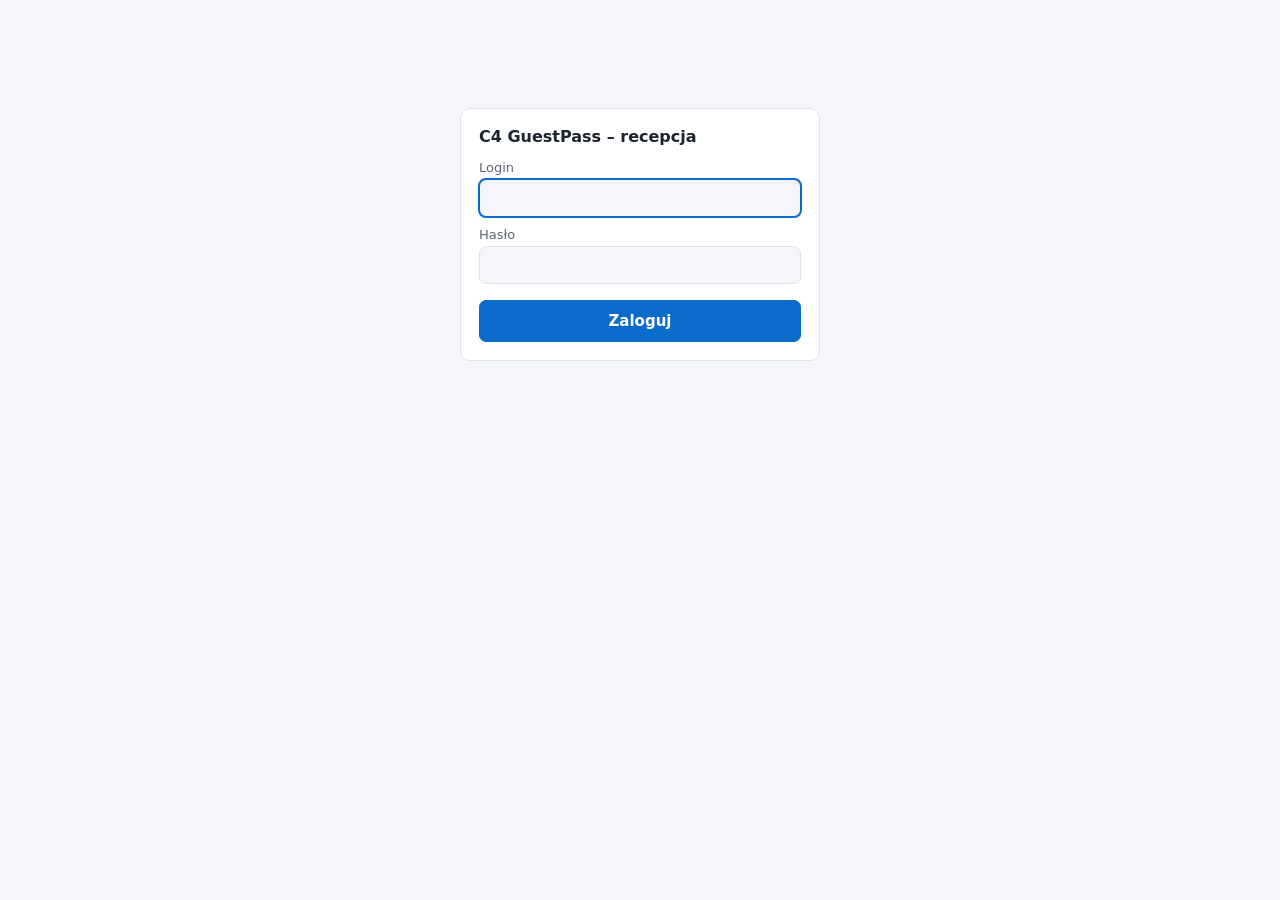
==== src/C4GuestPass.Web/wwwroot/login.html @ 7246c361 "C4 GuestPass: visitor management with QR codes for Gamanet C4 (WIP) - ASP.NET Core 8 backend: visits" ====
<!doctype html>
<html lang="pl"><head><meta charset="utf-8"><meta name="viewport" content="width=device-width,initial-scale=1">
<title>C4 GuestPass – logowanie</title><link rel="stylesheet" href="app.css"></head>
<body>
<div class="card login">
  <h2>C4 GuestPass – recepcja</h2>
  <form id="f">
    <label for="login">Login</label><input id="login" autocomplete="username" required autofocus>
    <label for="password">Hasło</label><input id="password" type="password" autocomplete="current-password" required>
    <button class="primary" type="submit">Zaloguj</button>
    <div id="msg" class="msg bad"></div>
  </form>
</div>
<script>
document.getElementById('f').addEventListener('submit', async e => {
  e.preventDefault();
  const r = await fetch('/api/login', {method:'POST', headers:{'Content-Type':'application/json','X-Requested-With':'fetch'},
    body: JSON.stringify({login: login.value, password: password.value})});
  if (r.ok) location.href = '/'; else { msg.textContent = 'Nieprawidłowy login lub hasło.'; msg.classList.add('show'); }
});
</script>
</body></html>
---- src/C4GuestPass.Web/wwwroot/app.css ----
:root{--bg:#f4f6f9;--card:#fff;--ink:#1c2430;--muted:#5b6675;--line:#dfe4ea;--accent:#0b6bcb;--accent-ink:#fff;
--ok:#1a7f4b;--warn:#a46200;--bad:#b42318;--chip:#eef2f6;font-family:"Segoe UI",system-ui,-apple-system,Arial,sans-serif}
@media (prefers-color-scheme:dark){:root{--bg:#11161d;--card:#19212b;--ink:#e6ebf1;--muted:#9aa6b4;--line:#2a3542;
--accent:#4c9ef0;--accent-ink:#0b1420;--ok:#4cc38a;--warn:#f0b452;--bad:#f2867c;--chip:#232e3a}}
*{box-sizing:border-box}body{margin:0;background:var(--bg);color:var(--ink);font-size:15px}
header{display:flex;align-items:center;gap:12px;padding:14px 24px;background:var(--card);border-bottom:1px solid var(--line)}
header h1{font-size:18px;margin:0;flex:1}header .who{color:var(--muted);font-size:13px}
.health{font-size:12px;padding:3px 10px;border-radius:99px;background:var(--chip)}.health.ok{color:var(--ok)}.health.bad{color:var(--bad)}
main{display:grid;grid-template-columns:minmax(320px,420px) 1fr;gap:20px;padding:20px 24px;max-width:1400px;margin:auto}
@media (max-width:900px){main{grid-template-columns:1fr;padding:16px}}
.card{background:var(--card);border:1px solid var(--line);border-radius:10px;padding:18px}
.card h2{font-size:16px;margin:0 0 14px}
label{display:block;font-size:13px;color:var(--muted);margin:10px 0 4px}
input,select{width:100%;padding:9px 10px;border:1px solid var(--line);border-radius:7px;background:var(--bg);color:var(--ink);font:inherit}
input:focus,select:focus{outline:2px solid var(--accent);outline-offset:-1px}
.row{display:grid;grid-template-columns:1fr 1fr;gap:10px}.row>div{min-width:0}
button{font:inherit;border:1px solid var(--line);background:var(--card);color:var(--ink);padding:8px 14px;border-radius:7px;cursor:pointer}
button.primary{background:var(--accent);border-color:var(--accent);color:var(--accent-ink);font-weight:600;width:100%;margin-top:16px;padding:11px}
button:disabled{opacity:.6;cursor:wait}button.small{padding:4px 10px;font-size:13px}
.msg{margin-top:12px;font-size:14px;padding:10px;border-radius:7px;display:none}.msg.show{display:block}
.msg.ok{background:color-mix(in srgb,var(--ok) 14%,transparent);color:var(--ok)}.msg.bad{background:color-mix(in srgb,var(--bad) 14%,transparent);color:var(--bad)}
.toolbar{display:flex;gap:10px;align-items:center;margin-bottom:12px}.toolbar input{max-width:260px}
table{width:100%;border-collapse:collapse;font-size:14px}th{text-align:left;color:var(--muted);font-weight:600;font-size:12px;text-transform:uppercase;letter-spacing:.03em}
th,td{padding:9px 8px;border-bottom:1px solid var(--line);vertical-align:top}td .sub{color:var(--muted);font-size:12px}
.badge{display:inline-block;padding:2px 9px;border-radius:99px;font-size:12px;font-weight:600;background:var(--chip)}
.badge.Scheduled{color:var(--warn)}.badge.Active{color:var(--ok)}.badge.Expired,.badge.Revoked{color:var(--muted)}
.err{color:var(--bad);font-size:12px}.actions{display:flex;gap:6px;flex-wrap:wrap}
.tablewrap{overflow-x:auto}
dialog{border:1px solid var(--line);border-radius:12px;background:var(--card);color:var(--ink);text-align:center;padding:24px}
dialog img{width:260px;height:260px;background:#fff;padding:8px;border-radius:8px}
.login{max-width:360px;margin:12vh auto}
.empty{color:var(--muted);text-align:center;padding:30px}
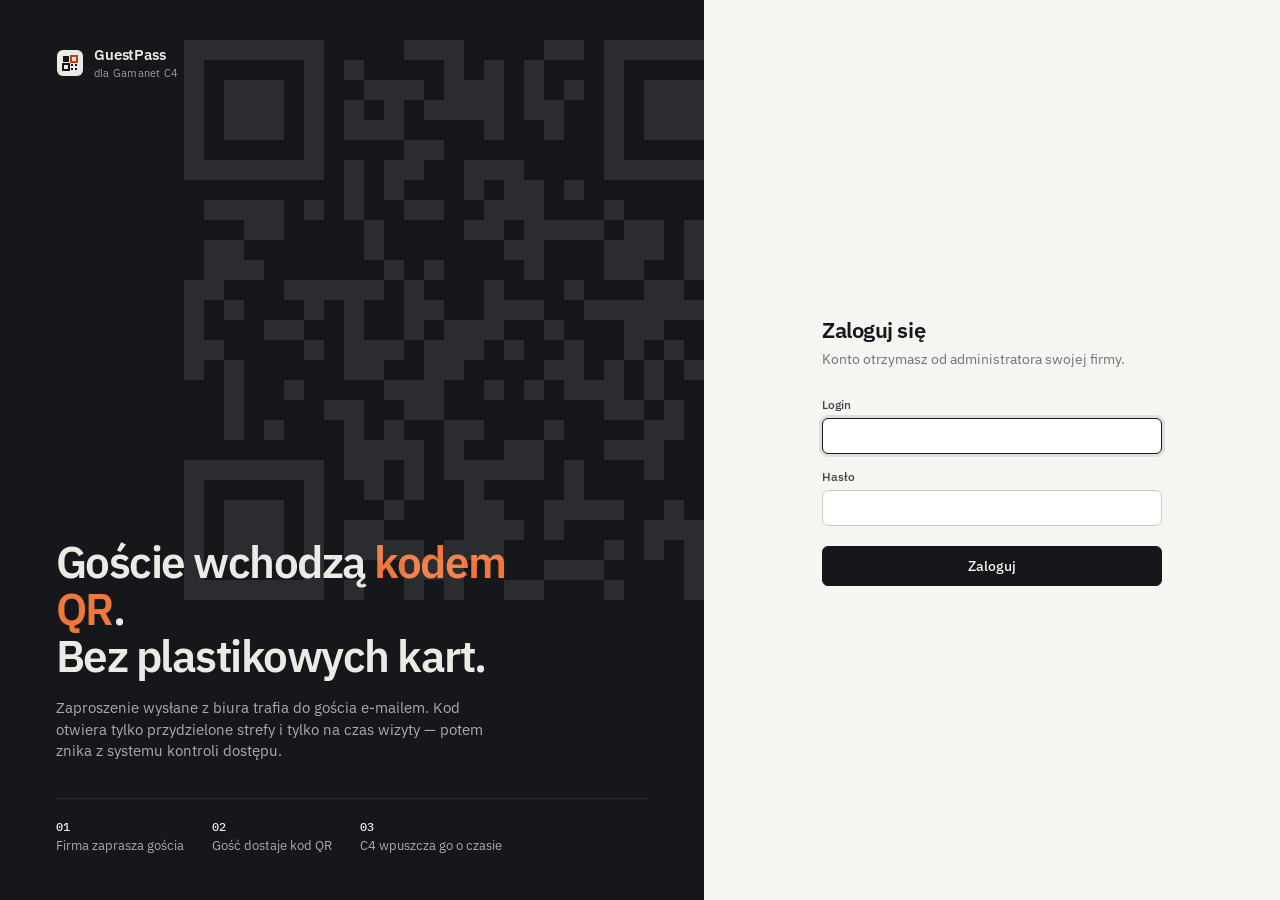
==== commit 40e1e4e8: "C4 GuestPass: multi-tenant UI redesign, analysis, deployment - New reception/tenant web UI (vendored" ====
--- a/src/C4GuestPass.Web/wwwroot/login.html
+++ b/src/C4GuestPass.Web/wwwroot/login.html
@@ -1,22 +1,54 @@
 <!doctype html>
 <html lang="pl"><head><meta charset="utf-8"><meta name="viewport" content="width=device-width,initial-scale=1">
-<title>C4 GuestPass – logowanie</title><link rel="stylesheet" href="app.css"></head>
+<title>Logowanie · GuestPass</title><link rel="icon" href="logo.svg"><link rel="stylesheet" href="app.css"></head>
 <body>
-<div class="card login">
-  <h2>C4 GuestPass – recepcja</h2>
-  <form id="f">
-    <label for="login">Login</label><input id="login" autocomplete="username" required autofocus>
-    <label for="password">Hasło</label><input id="password" type="password" autocomplete="current-password" required>
-    <button class="primary" type="submit">Zaloguj</button>
-    <div id="msg" class="msg bad"></div>
-  </form>
+<div class="auth">
+  <section class="pitch">
+    <div class="brand"><img src="logo-light.svg" width="28" height="28" alt=""><div>GuestPass<small>dla Gamanet C4</small></div></div>
+    <svg class="qrart" id="qrart" width="560" height="560" viewBox="0 0 28 28" aria-hidden="true"></svg>
+    <h1>Goście wchodzą <em>kodem QR</em>.<br>Bez plastikowych kart.</h1>
+    <p>Zaproszenie wysłane z biura trafia do gościa e-mailem. Kod otwiera tylko przydzielone strefy i tylko na czas wizyty — potem znika z systemu kontroli dostępu.</p>
+    <div class="steps">
+      <div><b>01</b>Firma zaprasza gościa</div>
+      <div><b>02</b>Gość dostaje kod QR</div>
+      <div><b>03</b>C4 wpuszcza go o czasie</div>
+    </div>
+  </section>
+  <section class="form">
+    <div>
+      <h2>Zaloguj się</h2>
+      <p class="lead">Konto otrzymasz od administratora swojej firmy.</p>
+      <form id="f" novalidate>
+        <div id="err" class="form-error" hidden></div>
+        <div class="field"><label for="login">Login</label><input class="input" id="login" autocomplete="username" required autofocus></div>
+        <div class="field"><label for="password">Hasło</label><input class="input" id="password" type="password" autocomplete="current-password" required></div>
+        <button class="btn primary" type="submit" id="go">Zaloguj</button>
+      </form>
+    </div>
+  </section>
 </div>
 <script>
+(() => { // dekoracyjny „kod” – deterministyczny wzór, nie prawdziwy QR
+  const s = document.getElementById('qrart'); let x = 7, out = '';
+  const finder = (a, b) => `<path d="M${a} ${b}h7v7h-7zM${a+1} ${b+1}v5h5v-5z M${a+2} ${b+2}h3v3h-3z" fill="#fff" fill-rule="evenodd"/>`;
+  out += finder(0, 0) + finder(21, 0) + finder(0, 21);
+  for (let i = 0; i < 28; i++) for (let j = 0; j < 28; j++) {
+    if ((i < 8 && j < 8) || (i > 19 && j < 8) || (i < 8 && j > 19)) continue;
+    x = (x * 1103515245 + 12345) & 0x7fffffff; if (x % 7 < 3) out += `<rect x="${i}" y="${j}" width="1" height="1" fill="#fff"/>`;
+  }
+  s.innerHTML = out;
+})();
 document.getElementById('f').addEventListener('submit', async e => {
   e.preventDefault();
-  const r = await fetch('/api/login', {method:'POST', headers:{'Content-Type':'application/json','X-Requested-With':'fetch'},
-    body: JSON.stringify({login: login.value, password: password.value})});
-  if (r.ok) location.href = '/'; else { msg.textContent = 'Nieprawidłowy login lub hasło.'; msg.classList.add('show'); }
+  const err = document.getElementById('err'), go = document.getElementById('go');
+  go.disabled = true; err.hidden = true;
+  try {
+    const r = await fetch('/api/login', { method: 'POST', headers: { 'Content-Type': 'application/json', 'X-Requested-With': 'fetch' },
+      body: JSON.stringify({ login: login.value, password: password.value }) });
+    if (r.ok) { location.href = '/'; return; }
+    err.textContent = r.status === 401 ? 'Nieprawidłowy login lub hasło albo konto jest zablokowane.' : 'Błąd serwera (' + r.status + ').';
+  } catch { err.textContent = 'Brak połączenia z serwerem.'; }
+  err.hidden = false; go.disabled = false; password.select();
 });
 </script>
 </body></html>
--- a/src/C4GuestPass.Web/wwwroot/app.css
+++ b/src/C4GuestPass.Web/wwwroot/app.css
@@ -1,32 +1,227 @@
-:root{--bg:#f4f6f9;--card:#fff;--ink:#1c2430;--muted:#5b6675;--line:#dfe4ea;--accent:#0b6bcb;--accent-ink:#fff;
---ok:#1a7f4b;--warn:#a46200;--bad:#b42318;--chip:#eef2f6;font-family:"Segoe UI",system-ui,-apple-system,Arial,sans-serif}
-@media (prefers-color-scheme:dark){:root{--bg:#11161d;--card:#19212b;--ink:#e6ebf1;--muted:#9aa6b4;--line:#2a3542;
---accent:#4c9ef0;--accent-ink:#0b1420;--ok:#4cc38a;--warn:#f0b452;--bad:#f2867c;--chip:#232e3a}}
-*{box-sizing:border-box}body{margin:0;background:var(--bg);color:var(--ink);font-size:15px}
-header{display:flex;align-items:center;gap:12px;padding:14px 24px;background:var(--card);border-bottom:1px solid var(--line)}
-header h1{font-size:18px;margin:0;flex:1}header .who{color:var(--muted);font-size:13px}
-.health{font-size:12px;padding:3px 10px;border-radius:99px;background:var(--chip)}.health.ok{color:var(--ok)}.health.bad{color:var(--bad)}
-main{display:grid;grid-template-columns:minmax(320px,420px) 1fr;gap:20px;padding:20px 24px;max-width:1400px;margin:auto}
-@media (max-width:900px){main{grid-template-columns:1fr;padding:16px}}
-.card{background:var(--card);border:1px solid var(--line);border-radius:10px;padding:18px}
-.card h2{font-size:16px;margin:0 0 14px}
-label{display:block;font-size:13px;color:var(--muted);margin:10px 0 4px}
-input,select{width:100%;padding:9px 10px;border:1px solid var(--line);border-radius:7px;background:var(--bg);color:var(--ink);font:inherit}
-input:focus,select:focus{outline:2px solid var(--accent);outline-offset:-1px}
-.row{display:grid;grid-template-columns:1fr 1fr;gap:10px}.row>div{min-width:0}
-button{font:inherit;border:1px solid var(--line);background:var(--card);color:var(--ink);padding:8px 14px;border-radius:7px;cursor:pointer}
-button.primary{background:var(--accent);border-color:var(--accent);color:var(--accent-ink);font-weight:600;width:100%;margin-top:16px;padding:11px}
-button:disabled{opacity:.6;cursor:wait}button.small{padding:4px 10px;font-size:13px}
-.msg{margin-top:12px;font-size:14px;padding:10px;border-radius:7px;display:none}.msg.show{display:block}
-.msg.ok{background:color-mix(in srgb,var(--ok) 14%,transparent);color:var(--ok)}.msg.bad{background:color-mix(in srgb,var(--bad) 14%,transparent);color:var(--bad)}
-.toolbar{display:flex;gap:10px;align-items:center;margin-bottom:12px}.toolbar input{max-width:260px}
-table{width:100%;border-collapse:collapse;font-size:14px}th{text-align:left;color:var(--muted);font-weight:600;font-size:12px;text-transform:uppercase;letter-spacing:.03em}
-th,td{padding:9px 8px;border-bottom:1px solid var(--line);vertical-align:top}td .sub{color:var(--muted);font-size:12px}
-.badge{display:inline-block;padding:2px 9px;border-radius:99px;font-size:12px;font-weight:600;background:var(--chip)}
-.badge.Scheduled{color:var(--warn)}.badge.Active{color:var(--ok)}.badge.Expired,.badge.Revoked{color:var(--muted)}
-.err{color:var(--bad);font-size:12px}.actions{display:flex;gap:6px;flex-wrap:wrap}
-.tablewrap{overflow-x:auto}
-dialog{border:1px solid var(--line);border-radius:12px;background:var(--card);color:var(--ink);text-align:center;padding:24px}
-dialog img{width:260px;height:260px;background:#fff;padding:8px;border-radius:8px}
-.login{max-width:360px;margin:12vh auto}
-.empty{color:var(--muted);text-align:center;padding:30px}
+/* C4 GuestPass – interfejs recepcji / najemców */
+@font-face{font-family:Plex;font-weight:400;font-display:swap;src:url(fonts/ibm-plex-sans-latin-400-normal.woff2) format("woff2");unicode-range:U+0000-00FF,U+2000-206F,U+20AC,U+2122}
+@font-face{font-family:Plex;font-weight:400;font-display:swap;src:url(fonts/ibm-plex-sans-latin-ext-400-normal.woff2) format("woff2");unicode-range:U+0100-024F,U+1E00-1EFF}
+@font-face{font-family:Plex;font-weight:500;font-display:swap;src:url(fonts/ibm-plex-sans-latin-500-normal.woff2) format("woff2");unicode-range:U+0000-00FF,U+2000-206F,U+20AC,U+2122}
+@font-face{font-family:Plex;font-weight:500;font-display:swap;src:url(fonts/ibm-plex-sans-latin-ext-500-normal.woff2) format("woff2");unicode-range:U+0100-024F,U+1E00-1EFF}
+@font-face{font-family:Plex;font-weight:600;font-display:swap;src:url(fonts/ibm-plex-sans-latin-600-normal.woff2) format("woff2");unicode-range:U+0000-00FF,U+2000-206F,U+20AC,U+2122}
+@font-face{font-family:Plex;font-weight:600;font-display:swap;src:url(fonts/ibm-plex-sans-latin-ext-600-normal.woff2) format("woff2");unicode-range:U+0100-024F,U+1E00-1EFF}
+@font-face{font-family:PlexMono;font-weight:500;font-display:swap;src:url(fonts/ibm-plex-mono-latin-500-normal.woff2) format("woff2");unicode-range:U+0000-00FF,U+2000-206F}
+@font-face{font-family:PlexMono;font-weight:500;font-display:swap;src:url(fonts/ibm-plex-mono-latin-ext-500-normal.woff2) format("woff2");unicode-range:U+0100-024F}
+
+:root{
+  --paper:#f6f5f1;--surface:#fff;--sunken:#efede7;--ink:#15171b;--ink-2:#3b3f46;--muted:#6d7179;--faint:#9a9da3;
+  --line:#e3e0d8;--line-strong:#cfcbc0;--accent:#c2410c;--accent-ink:#fff;--accent-soft:#fbeee6;
+  --ok:#1f7a4d;--ok-soft:#e6f2ea;--wait:#9a5b00;--wait-soft:#f8efdc;--bad:#b42318;--bad-soft:#fbe9e7;--off:#7b7f86;
+  --shadow:0 18px 50px -12px rgba(20,22,26,.28);--r:6px;
+  --sans:Plex,"IBM Plex Sans","Segoe UI",system-ui,sans-serif;--mono:PlexMono,"IBM Plex Mono",ui-monospace,Consolas,monospace;
+  color-scheme:light;
+}
+@media (prefers-color-scheme:dark){:root{
+  --paper:#0f1012;--surface:#17191c;--sunken:#1d2024;--ink:#eceae5;--ink-2:#c9c7c1;--muted:#979aa0;--faint:#6c7076;
+  --line:#2a2d32;--line-strong:#3a3e44;--accent:#f0773a;--accent-ink:#1a0d05;--accent-soft:#2e1b10;
+  --ok:#5cc28b;--ok-soft:#14261c;--wait:#e3a948;--wait-soft:#2a210f;--bad:#f2837a;--bad-soft:#2d1614;--off:#8b8f95;
+  --shadow:0 18px 50px -12px rgba(0,0,0,.6);color-scheme:dark}}
+
+*{box-sizing:border-box}
+html,body{height:100%}
+body{margin:0;background:var(--paper);color:var(--ink);font:400 14px/1.45 var(--sans);-webkit-font-smoothing:antialiased;font-feature-settings:"tnum" 1}
+button,input,select,textarea{font:inherit;color:inherit}
+a{color:inherit}
+.mono{font-family:var(--mono);font-weight:500;letter-spacing:-.01em}
+.muted{color:var(--muted)}
+[hidden]{display:none!important}
+:focus-visible{outline:2px solid var(--accent);outline-offset:2px}
+
+/* ---------- shell ---------- */
+.shell{display:grid;grid-template-columns:236px 1fr;min-height:100vh}
+.side{position:sticky;top:0;height:100vh;display:flex;flex-direction:column;border-right:1px solid var(--line);padding:20px 14px 14px;background:var(--paper)}
+.brand{display:flex;align-items:center;gap:10px;padding:0 8px 22px;font-weight:600;font-size:15px;letter-spacing:-.01em}
+.brand svg{flex:none}
+.brand small{display:block;font-weight:400;font-size:11px;color:var(--muted);letter-spacing:.02em}
+.nav{display:flex;flex-direction:column;gap:1px}
+.nav a{display:flex;align-items:center;gap:10px;padding:7px 10px;border-radius:var(--r);text-decoration:none;color:var(--ink-2);font-weight:500}
+.nav a svg{color:var(--faint)}
+.nav a:hover{background:var(--sunken)}
+.nav a[aria-current=page]{background:var(--surface);color:var(--ink);box-shadow:inset 0 0 0 1px var(--line)}
+.nav a[aria-current=page] svg{color:var(--accent)}
+.nav .count{margin-left:auto;font:500 11px var(--mono);color:var(--muted)}
+.side-foot{margin-top:auto;display:flex;flex-direction:column;gap:10px}
+.c4state{display:flex;align-items:center;gap:8px;padding:8px 10px;font-size:12px;color:var(--muted);border-top:1px solid var(--line)}
+.dot{width:7px;height:7px;border-radius:50%;background:var(--off);flex:none}
+.dot.ok{background:var(--ok)}.dot.bad{background:var(--bad)}.dot.wait{background:var(--wait)}
+.me{display:flex;align-items:center;gap:10px;padding:8px;border-radius:var(--r);border:1px solid var(--line);background:var(--surface);cursor:pointer;text-align:left;width:100%}
+.me:hover{border-color:var(--line-strong)}
+.me .who{min-width:0;flex:1}.me .who b{display:block;font-weight:500;white-space:nowrap;overflow:hidden;text-overflow:ellipsis}
+.me .who span{display:block;font-size:12px;color:var(--muted);white-space:nowrap;overflow:hidden;text-overflow:ellipsis}
+
+.mono-av{width:30px;height:30px;border-radius:5px;display:grid;place-items:center;flex:none;background:var(--sunken);color:var(--ink-2);font:600 11px var(--sans);letter-spacing:.03em;border:1px solid var(--line)}
+
+main{min-width:0;padding:28px 36px 60px;max-width:1240px}
+.head{display:flex;align-items:flex-end;gap:16px;margin-bottom:22px}
+.head h1{margin:0;font-size:24px;font-weight:600;letter-spacing:-.02em;line-height:1.15}
+.head p{margin:4px 0 0;color:var(--muted)}
+.head .spacer{flex:1}
+
+/* ---------- controls ---------- */
+.btn{display:inline-flex;align-items:center;gap:8px;height:34px;padding:0 14px;border-radius:var(--r);border:1px solid var(--line-strong);background:var(--surface);font-weight:500;cursor:pointer;white-space:nowrap}
+.btn:hover{background:var(--sunken)}
+.btn.primary{background:var(--ink);border-color:var(--ink);color:var(--paper)}
+.btn.primary:hover{background:var(--ink-2)}
+.btn.accent{background:var(--accent);border-color:var(--accent);color:var(--accent-ink)}
+.btn.ghost{border-color:transparent;background:transparent}.btn.ghost:hover{background:var(--sunken)}
+.btn.sm{height:28px;padding:0 10px;font-size:13px}
+.btn.danger{color:var(--bad)}
+.btn:disabled{opacity:.55;cursor:default}
+kbd{font:500 11px var(--mono);padding:1px 5px;border-radius:4px;border:1px solid currentColor;opacity:.55}
+.icon-btn{width:28px;height:28px;display:grid;place-items:center;border-radius:var(--r);border:1px solid transparent;background:transparent;cursor:pointer;color:var(--muted)}
+.icon-btn:hover{background:var(--sunken);color:var(--ink)}
+
+.field{display:flex;flex-direction:column;gap:5px;margin-bottom:14px}
+.field label{font-size:12px;font-weight:500;color:var(--ink-2)}
+.field .hint{font-size:12px;color:var(--muted)}
+.input,select.input,textarea.input{height:36px;padding:0 11px;border-radius:var(--r);border:1px solid var(--line-strong);background:var(--surface);width:100%;min-width:0}
+textarea.input{height:auto;padding:8px 11px}
+.input:focus{outline:none;border-color:var(--ink);box-shadow:0 0 0 3px color-mix(in srgb,var(--ink) 10%,transparent)}
+.input::placeholder{color:var(--faint)}
+.grid2{display:grid;grid-template-columns:1fr 1fr;gap:0 12px}
+.grid2>*{min-width:0}
+.check{display:flex;align-items:flex-start;gap:10px;padding:10px 12px;border:1px solid var(--line);border-radius:var(--r);margin-bottom:8px;cursor:pointer;background:var(--surface)}
+.check:has(input:checked){border-color:var(--ink)}
+.check input{margin-top:3px;accent-color:var(--ink)}
+.check b{font-weight:500;display:block}.check span{font-size:12px;color:var(--muted)}
+
+.seg{display:inline-flex;padding:2px;border-radius:7px;background:var(--sunken);border:1px solid var(--line)}
+.seg button{white-space:nowrap;border:0;background:transparent;height:28px;padding:0 12px;border-radius:5px;cursor:pointer;color:var(--muted);font-weight:500}
+.seg button[aria-pressed=true]{background:var(--surface);color:var(--ink);box-shadow:0 1px 2px rgba(0,0,0,.08),inset 0 0 0 1px var(--line)}
+.seg button .n{font:500 11px var(--mono);margin-left:6px;opacity:.7}
+
+.chips{display:flex;flex-wrap:wrap;gap:6px}
+.chip{display:inline-flex;align-items:center;height:26px;padding:0 10px;border-radius:99px;border:1px solid var(--line-strong);background:var(--surface);cursor:pointer;font-size:12px;font-weight:500;color:var(--ink-2)}
+.chip:hover{border-color:var(--ink)}
+.tag{display:inline-flex;align-items:center;height:20px;padding:0 7px;border-radius:4px;background:var(--sunken);font-size:11.5px;font-weight:500;color:var(--ink-2);white-space:nowrap}
+.tag.role-BuildingAdmin{background:var(--accent-soft);color:var(--accent)}
+
+/* ---------- toolbar + stats ---------- */
+.toolbar{display:flex;align-items:center;gap:12px;margin-bottom:14px;flex-wrap:wrap}
+.toolbar .search{position:relative;margin-left:auto;width:280px;max-width:100%}
+.toolbar .search svg{position:absolute;left:10px;top:50%;transform:translateY(-50%);color:var(--faint)}
+.toolbar .search .input{padding-left:32px}
+.stats{display:grid;grid-template-columns:repeat(4,1fr);border-top:1px solid var(--line);border-bottom:1px solid var(--line);margin-bottom:22px}
+.stat{padding:14px 18px 14px 0}
+.stat+.stat{padding-left:18px;border-left:1px solid var(--line)}
+.stat b{display:block;font:500 26px/1.1 var(--mono);letter-spacing:-.03em}
+.stat span{font-size:12px;color:var(--muted)}
+.stat.alert b{color:var(--bad)}
+
+/* ---------- visit list ---------- */
+.day{margin-bottom:26px}
+.day h3{display:flex;align-items:baseline;gap:10px;margin:0 0 6px;font-size:12px;font-weight:600;text-transform:uppercase;letter-spacing:.06em;color:var(--muted)}
+.day h3 .n{font:500 11px var(--mono);letter-spacing:0}
+.list{border:1px solid var(--line);border-radius:8px;background:var(--surface);overflow:hidden}
+.vrow{display:grid;grid-template-columns:112px minmax(0,1.6fr) minmax(0,1.1fr) 150px auto;align-items:center;gap:16px;padding:12px 14px 12px 16px;border-top:1px solid var(--line)}
+.vrow:first-child{border-top:0}
+.vrow:hover{background:color-mix(in srgb,var(--sunken) 45%,transparent)}
+.vrow.done{color:var(--muted)}
+.vrow .time{font:500 13px var(--mono)}
+.vrow .time span{display:block;color:var(--muted);font-size:12px}
+.vrow .guest{display:flex;align-items:center;gap:11px;min-width:0}
+.vrow .guest .t{min-width:0}
+.vrow .guest b{display:block;font-weight:500;white-space:nowrap;overflow:hidden;text-overflow:ellipsis}
+.vrow .guest span{display:block;font-size:12px;color:var(--muted);white-space:nowrap;overflow:hidden;text-overflow:ellipsis}
+.vrow .where{min-width:0;font-size:13px}
+.vrow .where span{display:block;font-size:12px;color:var(--muted);white-space:nowrap;overflow:hidden;text-overflow:ellipsis}
+.vrow .acts{display:flex;align-items:center;gap:4px;justify-content:flex-end}
+.status{display:inline-flex;align-items:center;gap:7px;font-size:13px;font-weight:500;white-space:nowrap}
+.status small{display:block;font-weight:400;font-size:11.5px;color:var(--muted)}
+.status.in .dot{background:var(--ok);box-shadow:0 0 0 3px var(--ok-soft)}
+.status.active .dot{background:var(--ok)}
+.status.scheduled .dot{background:var(--wait)}
+.status.issue{color:var(--bad)}.status.issue .dot{background:var(--bad)}
+.empty{padding:56px 20px;text-align:center;color:var(--muted);border:1px dashed var(--line-strong);border-radius:8px}
+.empty b{display:block;color:var(--ink);font-weight:500;margin-bottom:4px}
+
+/* ---------- tables (users / companies) ---------- */
+.table{width:100%;border-collapse:separate;border-spacing:0;border:1px solid var(--line);border-radius:8px;background:var(--surface);overflow:hidden}
+.table th{text-align:left;font-size:11.5px;font-weight:600;color:var(--muted);text-transform:uppercase;letter-spacing:.05em;padding:10px 14px;border-bottom:1px solid var(--line);background:var(--paper)}
+.table td{padding:12px 14px;border-top:1px solid var(--line);vertical-align:middle}
+.table tr:nth-child(1) td{border-top:0}
+.table tr.off td{color:var(--muted)}
+.table td.r,.table th.r{text-align:right}
+.cell-main{display:flex;align-items:center;gap:11px}
+.cell-main b{font-weight:500;display:block}.cell-main span{font-size:12px;color:var(--muted)}
+
+/* ---------- menu ---------- */
+.menu{position:fixed;z-index:40;min-width:200px;padding:5px;background:var(--surface);border:1px solid var(--line-strong);border-radius:8px;box-shadow:var(--shadow)}
+.menu button{display:flex;align-items:center;gap:10px;width:100%;padding:7px 10px;border:0;background:transparent;border-radius:5px;cursor:pointer;text-align:left}
+.menu button:hover{background:var(--sunken)}
+.menu button.danger{color:var(--bad)}
+.menu hr{border:0;border-top:1px solid var(--line);margin:4px 0}
+
+/* ---------- drawer ---------- */
+.scrim{position:fixed;inset:0;background:rgba(15,16,18,.32);z-index:30;opacity:0;transition:opacity .18s}
+.scrim.open{opacity:1}
+.drawer{position:fixed;top:0;right:0;bottom:0;width:min(460px,100vw);z-index:31;background:var(--surface);border-left:1px solid var(--line);box-shadow:var(--shadow);display:flex;flex-direction:column;transform:translateX(100%);transition:transform .22s cubic-bezier(.2,.8,.2,1)}
+.drawer.open{transform:none}
+.drawer header{display:flex;align-items:flex-start;gap:12px;padding:20px 22px 14px;border-bottom:1px solid var(--line)}
+.drawer header h2{margin:0;font-size:17px;font-weight:600;letter-spacing:-.01em}
+.drawer header p{margin:3px 0 0;font-size:13px;color:var(--muted)}
+.drawer header .icon-btn{margin-left:auto}
+.drawer .body{flex:1;overflow:auto;padding:18px 22px}
+.drawer .section{font-size:11.5px;font-weight:600;text-transform:uppercase;letter-spacing:.06em;color:var(--muted);margin:6px 0 10px}
+.drawer .section:not(:first-child){margin-top:22px;padding-top:18px;border-top:1px solid var(--line)}
+.drawer footer{padding:14px 22px;border-top:1px solid var(--line);display:flex;gap:10px;align-items:center;background:var(--paper)}
+.drawer footer .note{flex:1;font-size:12px;color:var(--muted)}
+.form-error{padding:9px 12px;border-radius:var(--r);background:var(--bad-soft);color:var(--bad);font-size:13px;margin-bottom:14px}
+.summary{padding:12px 14px;border-radius:var(--r);background:var(--sunken);font-size:13px;color:var(--ink-2)}
+.summary b{font-weight:500;color:var(--ink)}
+
+/* ---------- dialog ---------- */
+dialog{border:1px solid var(--line-strong);border-radius:10px;background:var(--surface);color:var(--ink);padding:0;box-shadow:var(--shadow);width:min(420px,calc(100vw - 32px))}
+dialog::backdrop{background:rgba(15,16,18,.4)}
+dialog .d-body{padding:22px}
+dialog h2{margin:0 0 4px;font-size:17px;font-weight:600}
+dialog .d-foot{display:flex;justify-content:flex-end;gap:8px;padding:12px 22px;border-top:1px solid var(--line);background:var(--paper);border-radius:0 0 10px 10px}
+.qrbox{display:grid;place-items:center;margin:16px 0 10px;padding:18px;border-radius:8px;background:#fff;border:1px solid var(--line)}
+.qrbox img{width:220px;height:220px;image-rendering:pixelated}
+.secret{display:flex;align-items:center;gap:8px;margin:14px 0 6px;padding:10px 12px;border-radius:var(--r);background:var(--sunken);font:500 16px var(--mono);letter-spacing:.04em}
+.secret span{flex:1}
+
+/* ---------- toast ---------- */
+.toasts{position:fixed;left:252px;bottom:20px;z-index:50;display:flex;flex-direction:column;gap:8px}
+.toast{display:flex;align-items:center;gap:10px;padding:10px 14px;border-radius:7px;background:var(--ink);color:var(--paper);box-shadow:var(--shadow);font-size:13px;animation:tin .18s ease-out}
+.toast.bad{background:var(--bad);color:#fff}
+@keyframes tin{from{transform:translateY(6px);opacity:0}}
+
+/* ---------- login ---------- */
+.auth{display:grid;grid-template-columns:minmax(0,1.1fr) minmax(380px,.9fr);min-height:100vh}
+.auth .pitch{position:relative;overflow:hidden;background:#15171b;color:#eceae5;padding:44px 56px;display:flex;flex-direction:column}
+.auth .pitch .brand{padding:0;color:#eceae5}.auth .pitch .brand small{color:#9a9da3}
+.auth .pitch h1{margin:auto 0 18px;max-width:520px;font-size:clamp(28px,3.4vw,44px);line-height:1.08;font-weight:600;letter-spacing:-.035em}
+.auth .pitch h1 em{font-style:normal;color:#f0773a}
+.auth .pitch p{margin:0;max-width:440px;color:#a9acb1;font-size:15px}
+.auth .pitch .steps{display:flex;gap:28px;margin-top:36px;padding-top:20px;border-top:1px solid #2c2f34;font-size:13px;color:#a9acb1}
+.auth .pitch .steps b{display:block;font:500 12px var(--mono);color:#eceae5;margin-bottom:3px}
+.auth .pitch .qrart{position:absolute;right:-40px;top:40px;opacity:.09}
+.auth .form{display:flex;align-items:center;justify-content:center;padding:40px 24px}
+.auth .form>div{width:100%;max-width:340px}
+.auth .form h2{margin:0 0 4px;font-size:22px;font-weight:600;letter-spacing:-.02em}
+.auth .form p.lead{margin:0 0 26px;color:var(--muted)}
+.auth .btn.primary{width:100%;height:40px;justify-content:center;margin-top:6px}
+
+@media (max-width:1100px){.vrow{grid-template-columns:96px minmax(0,1fr) 130px auto}.vrow .where{display:none}}
+@media (max-width:860px){
+  .shell{grid-template-columns:1fr}
+  .side{position:static;height:auto;flex-direction:row;align-items:center;padding:10px 12px;border-right:0;border-bottom:1px solid var(--line);gap:8px;overflow-x:auto}
+  .brand{padding:0 8px 0 0}.brand small{display:none}
+  .nav{flex-direction:row}.nav .count{display:none}
+  .side-foot{margin:0 0 0 auto;flex-direction:row}.c4state{display:none}.me .who{display:none}.me{padding:4px;border:0}
+  main{padding:20px 16px 48px}
+  .stats{grid-template-columns:repeat(2,1fr)}.stat:nth-child(3){border-left:0;padding-left:0}
+  .vrow{grid-template-columns:minmax(0,1fr) auto;gap:6px 12px}.vrow .time{grid-column:1/-1;display:flex;gap:8px}.vrow .time span{display:inline}
+  .vrow>.status{grid-column:1}
+  .toasts{left:16px;right:16px}
+  .auth{grid-template-columns:1fr}.auth .pitch{display:none}
+  .head{flex-wrap:wrap}
+  .seg{max-width:100%;overflow-x:auto}.toolbar .search{margin-left:0;width:100%}
+  .brand>div{display:none}
+}
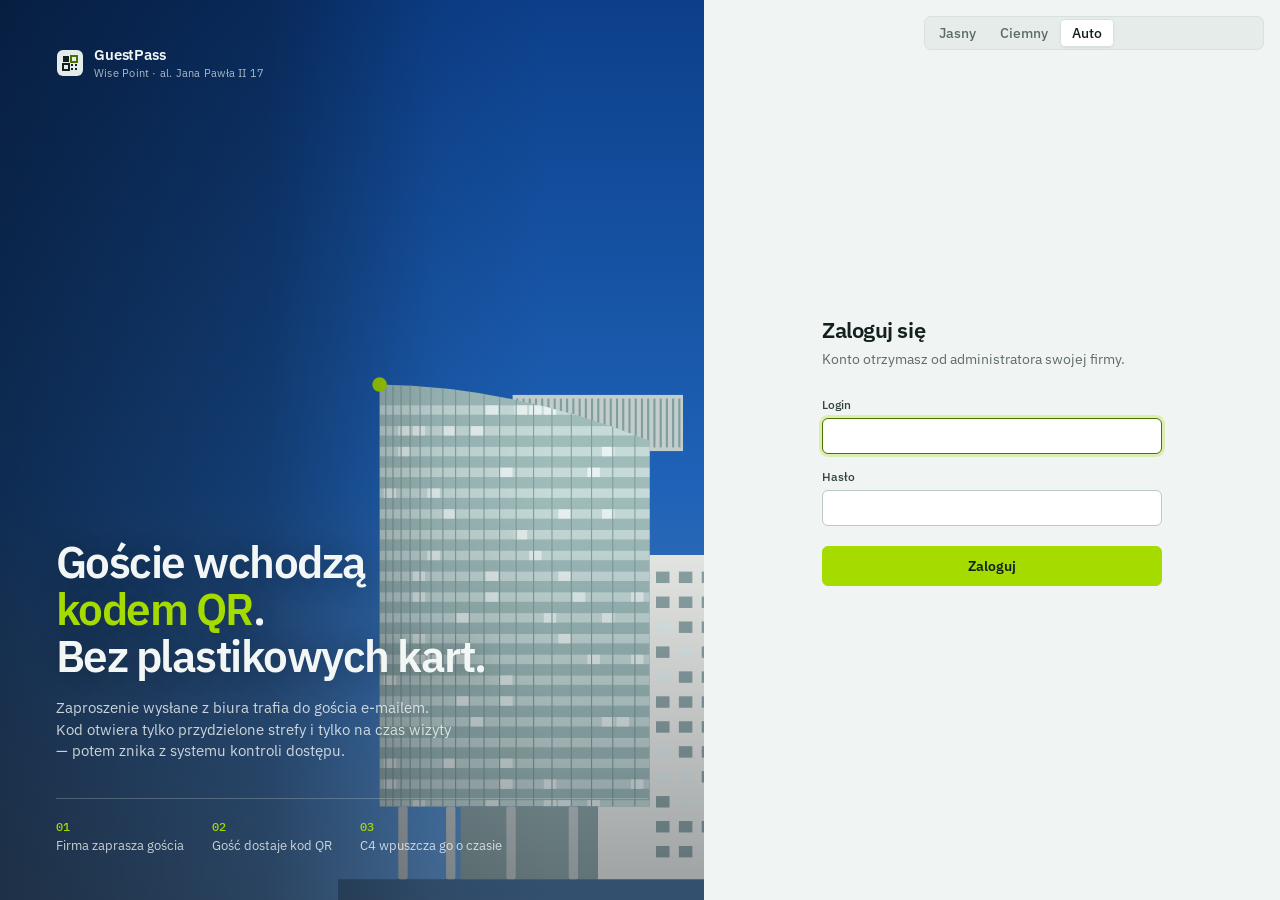
==== commit f1c599f9: "Wyglad inspirowany biurowcem Wise Point: motyw jasny i ciemny - Paleta z budynku i marki: zielonkawo" ====
--- a/src/C4GuestPass.Web/wwwroot/login.html
+++ b/src/C4GuestPass.Web/wwwroot/login.html
@@ -1,11 +1,11 @@
 <!doctype html>
 <html lang="pl"><head><meta charset="utf-8"><meta name="viewport" content="width=device-width,initial-scale=1">
-<title>Logowanie · GuestPass</title><link rel="icon" href="logo.svg"><link rel="stylesheet" href="app.css"></head>
+<title>Logowanie · GuestPass</title><link rel="icon" href="logo.svg"><script src="theme.js"></script><link rel="stylesheet" href="app.css"></head>
 <body>
 <div class="auth">
   <section class="pitch">
-    <div class="brand"><img src="logo-light.svg" width="28" height="28" alt=""><div>GuestPass<small>dla Gamanet C4</small></div></div>
-    <svg class="qrart" id="qrart" width="560" height="560" viewBox="0 0 28 28" aria-hidden="true"></svg>
+    <svg class="facade" id="facade" viewBox="0 0 420 560" preserveAspectRatio="xMaxYMax meet" aria-hidden="true"></svg>
+    <div class="brand"><img src="logo-light.svg" width="28" height="28" alt=""><div>GuestPass<small>Wise Point · al. Jana Pawła II 17</small></div></div>
     <h1>Goście wchodzą <em>kodem QR</em>.<br>Bez plastikowych kart.</h1>
     <p>Zaproszenie wysłane z biura trafia do gościa e-mailem. Kod otwiera tylko przydzielone strefy i tylko na czas wizyty — potem znika z systemu kontroli dostępu.</p>
     <div class="steps">
@@ -15,6 +15,7 @@
     </div>
   </section>
   <section class="form">
+    <div class="seg theme-switch" role="group" aria-label="Motyw" id="theme"></div>
     <div>
       <h2>Zaloguj się</h2>
       <p class="lead">Konto otrzymasz od administratora swojej firmy.</p>
@@ -28,15 +29,39 @@
   </section>
 </div>
 <script>
-(() => { // dekoracyjny „kod” – deterministyczny wzór, nie prawdziwy QR
-  const s = document.getElementById('qrart'); let x = 7, out = '';
-  const finder = (a, b) => `<path d="M${a} ${b}h7v7h-7zM${a+1} ${b+1}v5h5v-5z M${a+2} ${b+2}h3v3h-3z" fill="#fff" fill-rule="evenodd"/>`;
-  out += finder(0, 0) + finder(21, 0) + finder(0, 21);
-  for (let i = 0; i < 28; i++) for (let j = 0; j < 28; j++) {
-    if ((i < 8 && j < 8) || (i > 19 && j < 8) || (i < 8 && j > 19)) continue;
-    x = (x * 1103515245 + 12345) & 0x7fffffff; if (x % 7 < 3) out += `<rect x="${i}" y="${j}" width="1" height="1" fill="#fff"/>`;
+(() => { // ilustracja inspirowana Wise Point: łukowa szklana fasada z pasami okien, kamienne skrzydło, kolumny parteru
+  const svg = document.getElementById('facade');
+  let seed = 11; const rnd = () => (seed = (seed * 1103515245 + 12345) & 0x7fffffff) / 0x7fffffff;
+  const glass = 'M40 64 Q170 66 300 118 L300 470 L40 470 Z';
+  let out = `<defs><clipPath id="g"><path d="${glass}"/></clipPath></defs>`;
+  out += '<rect class="ground" x="0" y="540" width="420" height="20"/>';
+  // kamienne skrzydło z rytmem okien
+  out += '<rect class="stone" x="250" y="228" width="150" height="312"/>';
+  for (let y = 244; y < 520; y += 24) for (let x = 306; x < 392; x += 22)
+    out += `<rect class="${rnd() < .22 ? 'lit' : 'swin'}" x="${x}" y="${y}" width="13" height="11"/>`;
+  // dach techniczny z lamelami
+  out += '<rect class="metal" x="168" y="74" width="164" height="54"/>';
+  for (let x = 172; x < 330; x += 6) out += `<rect class="mull" x="${x}" y="78" width="1" height="46" style="fill:var(--glass-line)"/>`;
+  // szkło: tło, poziome pasy, słupki zagęszczające się ku łukowi
+  out += `<path class="glass" d="${glass}"/><g clip-path="url(#g)">`;
+  for (let y = 84; y < 470; y += 20) {
+    out += `<rect class="band" x="40" y="${y}" width="260" height="9"/>`;
+    for (let x = 44; x < 296; x += 14) if (rnd() < .16) out += `<rect class="lit" x="${x}" y="${y}" width="12" height="9"/>`;
   }
-  s.innerHTML = out;
+  for (let t = 0, x = 40; x < 300; t++) { x += 6 + t * .9; out += `<line class="mull" x1="${x}" y1="60" x2="${x}" y2="470" stroke-width="1"/>`; }
+  out += '</g>';
+  // parter: cofnięty hol i smukłe kolumny
+  out += '<rect class="swin" x="118" y="470" width="132" height="70"/>';
+  for (const x of [58, 104, 162, 222]) out += `<rect class="col" x="${x}" y="470" width="9" height="70" rx="2"/>`;
+  out += '<circle class="dot" cx="40" cy="64" r="7"/>';
+  svg.innerHTML = out;
+})();
+(() => { // przełącznik motywu
+  const box = document.getElementById('theme');
+  const draw = () => box.innerHTML = ['light', 'dark', 'system'].map(t =>
+    `<button type="button" data-t="${t}" aria-pressed="${gpTheme.get() === t}">${gpTheme.labels[t] === 'Jak w systemie' ? 'Auto' : gpTheme.labels[t]}</button>`).join('');
+  box.addEventListener('click', e => { const b = e.target.closest('[data-t]'); if (b) { gpTheme.set(b.dataset.t); draw(); } });
+  draw();
 })();
 document.getElementById('f').addEventListener('submit', async e => {
   e.preventDefault();
--- a/src/C4GuestPass.Web/wwwroot/app.css
+++ b/src/C4GuestPass.Web/wwwroot/app.css
@@ -1,4 +1,7 @@
-/* C4 GuestPass – interfejs recepcji / najemców */
+/* C4 GuestPass – interfejs recepcji / najemców
+   Motyw inspirowany biurowcem Wise Point (al. Jana Pawła II 17, Warszawa): zielonkawo-szare szkło łukowej
+   elewacji, srebrne aluminium, jasny kamień, limonkowy akcent marki. Jasny = „dzień”, ciemny = „zmierzch”.
+   Wybór: data-theme="light|dark" na <html> (przełącznik w menu konta), bez atrybutu – ustawienie systemu. */
 @font-face{font-family:Plex;font-weight:400;font-display:swap;src:url(fonts/ibm-plex-sans-latin-400-normal.woff2) format("woff2");unicode-range:U+0000-00FF,U+2000-206F,U+20AC,U+2122}
 @font-face{font-family:Plex;font-weight:400;font-display:swap;src:url(fonts/ibm-plex-sans-latin-ext-400-normal.woff2) format("woff2");unicode-range:U+0100-024F,U+1E00-1EFF}
 @font-face{font-family:Plex;font-weight:500;font-display:swap;src:url(fonts/ibm-plex-sans-latin-500-normal.woff2) format("woff2");unicode-range:U+0000-00FF,U+2000-206F,U+20AC,U+2122}
@@ -9,18 +12,32 @@
 @font-face{font-family:PlexMono;font-weight:500;font-display:swap;src:url(fonts/ibm-plex-mono-latin-ext-500-normal.woff2) format("woff2");unicode-range:U+0100-024F}
 
 :root{
-  --paper:#f6f5f1;--surface:#fff;--sunken:#efede7;--ink:#15171b;--ink-2:#3b3f46;--muted:#6d7179;--faint:#9a9da3;
-  --line:#e3e0d8;--line-strong:#cfcbc0;--accent:#c2410c;--accent-ink:#fff;--accent-soft:#fbeee6;
-  --ok:#1f7a4d;--ok-soft:#e6f2ea;--wait:#9a5b00;--wait-soft:#f8efdc;--bad:#b42318;--bad-soft:#fbe9e7;--off:#7b7f86;
-  --shadow:0 18px 50px -12px rgba(20,22,26,.28);--r:6px;
+  --paper:#f0f4f3;--surface:#fff;--sunken:#e5ecea;--ink:#13201f;--ink-2:#33423f;--muted:#5d6c69;--faint:#93a19e;
+  --line:#d8e1df;--line-strong:#bccac6;--accent:#4a7300;--accent-ink:#fff;--accent-soft:#edf6d2;
+  --brand:#a6db00;--brand-hover:#97c800;--brand-ink:#13201f;
+  --ok:#17785a;--ok-soft:#e1f1ea;--wait:#946000;--wait-soft:#f8eed9;--bad:#b42318;--bad-soft:#fbe9e7;--off:#7a8885;
+  --glass:#9fbcbb;--glass-band:#c6dbd9;--glass-line:#7f9e9d;--stone:#eef0ec;--stone-win:#8fa7a8;--metal:#c3cdcc;--lit:#e7f2f1;
+  --sky-1:#0c3f8a;--sky-2:#1f63b8;--sky-3:#6aa2dc;
+  --shadow:0 18px 50px -12px rgba(19,32,31,.25);--r:6px;
   --sans:Plex,"IBM Plex Sans","Segoe UI",system-ui,sans-serif;--mono:PlexMono,"IBM Plex Mono",ui-monospace,Consolas,monospace;
   color-scheme:light;
 }
-@media (prefers-color-scheme:dark){:root{
-  --paper:#0f1012;--surface:#17191c;--sunken:#1d2024;--ink:#eceae5;--ink-2:#c9c7c1;--muted:#979aa0;--faint:#6c7076;
-  --line:#2a2d32;--line-strong:#3a3e44;--accent:#f0773a;--accent-ink:#1a0d05;--accent-soft:#2e1b10;
-  --ok:#5cc28b;--ok-soft:#14261c;--wait:#e3a948;--wait-soft:#2a210f;--bad:#f2837a;--bad-soft:#2d1614;--off:#8b8f95;
-  --shadow:0 18px 50px -12px rgba(0,0,0,.6);color-scheme:dark}}
+:root[data-theme=dark]{
+  --paper:#0a1315;--surface:#101c1f;--sunken:#152428;--ink:#e3ecea;--ink-2:#bacac7;--muted:#869996;--faint:#5b6e6b;
+  --line:#1d2e32;--line-strong:#2b4146;--accent:#b8e62a;--accent-ink:#0a1315;--accent-soft:#1c2a0b;
+  --brand:#a6db00;--brand-hover:#b8e62a;--brand-ink:#0a1315;
+  --ok:#3fc495;--ok-soft:#10261f;--wait:#f2b04c;--wait-soft:#2b2111;--bad:#ff8a7a;--bad-soft:#2e1714;--off:#7d8f8c;
+  --glass:#16343c;--glass-band:#21505a;--glass-line:#0d2228;--stone:#25363a;--stone-win:#0f1d20;--metal:#3a4c50;--lit:#f2b04c;
+  --sky-1:#0b1838;--sky-2:#3a2c5c;--sky-3:#c2607a;
+  --shadow:0 18px 50px -12px rgba(0,0,0,.65);color-scheme:dark}
+@media (prefers-color-scheme:dark){:root:not([data-theme=light]){
+  --paper:#0a1315;--surface:#101c1f;--sunken:#152428;--ink:#e3ecea;--ink-2:#bacac7;--muted:#869996;--faint:#5b6e6b;
+  --line:#1d2e32;--line-strong:#2b4146;--accent:#b8e62a;--accent-ink:#0a1315;--accent-soft:#1c2a0b;
+  --brand:#a6db00;--brand-hover:#b8e62a;--brand-ink:#0a1315;
+  --ok:#3fc495;--ok-soft:#10261f;--wait:#f2b04c;--wait-soft:#2b2111;--bad:#ff8a7a;--bad-soft:#2e1714;--off:#7d8f8c;
+  --glass:#16343c;--glass-band:#21505a;--glass-line:#0d2228;--stone:#25363a;--stone-win:#0f1d20;--metal:#3a4c50;--lit:#f2b04c;
+  --sky-1:#0b1838;--sky-2:#3a2c5c;--sky-3:#c2607a;
+  --shadow:0 18px 50px -12px rgba(0,0,0,.65);color-scheme:dark}}
 
 *{box-sizing:border-box}
 html,body{height:100%}
@@ -34,15 +51,21 @@
 
 /* ---------- shell ---------- */
 .shell{display:grid;grid-template-columns:236px 1fr;min-height:100vh}
-.side{position:sticky;top:0;height:100vh;display:flex;flex-direction:column;border-right:1px solid var(--line);padding:20px 14px 14px;background:var(--paper)}
+.side{position:sticky;top:0;height:100vh;display:flex;flex-direction:column;border-right:1px solid var(--line);padding:20px 14px 14px;background:var(--paper);
+  /* motyw elewacji: poziome pasy okien wygasające ku górze */
+  background-image:repeating-linear-gradient(180deg,transparent 0 13px,color-mix(in srgb,var(--glass) 22%,transparent) 13px 19px);
+  background-size:100% 220px;background-repeat:no-repeat;background-position:bottom}
+.side::before{content:"";position:absolute;inset:auto 0 0 0;height:220px;pointer-events:none;background:linear-gradient(180deg,var(--paper),transparent)}
+.side>*{position:relative}
 .brand{display:flex;align-items:center;gap:10px;padding:0 8px 22px;font-weight:600;font-size:15px;letter-spacing:-.01em}
 .brand svg{flex:none}
+.logo .t{fill:var(--ink)}.logo .f{fill:var(--paper)}.logo .s{stroke:var(--paper)}.logo .a{stroke:var(--brand)}
 .brand small{display:block;font-weight:400;font-size:11px;color:var(--muted);letter-spacing:.02em}
 .nav{display:flex;flex-direction:column;gap:1px}
 .nav a{display:flex;align-items:center;gap:10px;padding:7px 10px;border-radius:var(--r);text-decoration:none;color:var(--ink-2);font-weight:500}
 .nav a svg{color:var(--faint)}
 .nav a:hover{background:var(--sunken)}
-.nav a[aria-current=page]{background:var(--surface);color:var(--ink);box-shadow:inset 0 0 0 1px var(--line)}
+.nav a[aria-current=page]{background:var(--surface);color:var(--ink);box-shadow:inset 0 0 0 1px var(--line),inset 3px 0 0 var(--brand)}
 .nav a[aria-current=page] svg{color:var(--accent)}
 .nav .count{margin-left:auto;font:500 11px var(--mono);color:var(--muted)}
 .side-foot{margin-top:auto;display:flex;flex-direction:column;gap:10px}
@@ -65,9 +88,12 @@
 /* ---------- controls ---------- */
 .btn{display:inline-flex;align-items:center;gap:8px;height:34px;padding:0 14px;border-radius:var(--r);border:1px solid var(--line-strong);background:var(--surface);font-weight:500;cursor:pointer;white-space:nowrap}
 .btn:hover{background:var(--sunken)}
-.btn.primary{background:var(--ink);border-color:var(--ink);color:var(--paper)}
-.btn.primary:hover{background:var(--ink-2)}
+.btn.primary{background:var(--brand);border-color:var(--brand);color:var(--brand-ink);font-weight:600}
+.btn.primary:hover{background:var(--brand-hover);border-color:var(--brand-hover)}
 .btn.accent{background:var(--accent);border-color:var(--accent);color:var(--accent-ink)}
+.btn.destructive{background:var(--bad);border-color:var(--bad);color:#fff}
+:root[data-theme=dark] .btn.destructive{color:#2a0d09}
+@media (prefers-color-scheme:dark){:root:not([data-theme=light]) .btn.destructive{color:#2a0d09}}
 .btn.ghost{border-color:transparent;background:transparent}.btn.ghost:hover{background:var(--sunken)}
 .btn.sm{height:28px;padding:0 10px;font-size:13px}
 .btn.danger{color:var(--bad)}
@@ -81,13 +107,13 @@
 .field .hint{font-size:12px;color:var(--muted)}
 .input,select.input,textarea.input{height:36px;padding:0 11px;border-radius:var(--r);border:1px solid var(--line-strong);background:var(--surface);width:100%;min-width:0}
 textarea.input{height:auto;padding:8px 11px}
-.input:focus{outline:none;border-color:var(--ink);box-shadow:0 0 0 3px color-mix(in srgb,var(--ink) 10%,transparent)}
+.input:focus{outline:none;border-color:var(--accent);box-shadow:0 0 0 3px color-mix(in srgb,var(--brand) 28%,transparent)}
 .input::placeholder{color:var(--faint)}
 .grid2{display:grid;grid-template-columns:1fr 1fr;gap:0 12px}
 .grid2>*{min-width:0}
 .check{display:flex;align-items:flex-start;gap:10px;padding:10px 12px;border:1px solid var(--line);border-radius:var(--r);margin-bottom:8px;cursor:pointer;background:var(--surface)}
-.check:has(input:checked){border-color:var(--ink)}
-.check input{margin-top:3px;accent-color:var(--ink)}
+.check:has(input:checked){border-color:var(--accent);box-shadow:inset 0 0 0 1px var(--accent)}
+.check input{margin-top:3px;accent-color:var(--accent)}
 .check b{font-weight:500;display:block}.check span{font-size:12px;color:var(--muted)}
 
 .seg{display:inline-flex;padding:2px;border-radius:7px;background:var(--sunken);border:1px solid var(--line)}
@@ -97,7 +123,7 @@
 
 .chips{display:flex;flex-wrap:wrap;gap:6px}
 .chip{display:inline-flex;align-items:center;height:26px;padding:0 10px;border-radius:99px;border:1px solid var(--line-strong);background:var(--surface);cursor:pointer;font-size:12px;font-weight:500;color:var(--ink-2)}
-.chip:hover{border-color:var(--ink)}
+.chip:hover{border-color:var(--accent);color:var(--accent)}
 .tag{display:inline-flex;align-items:center;height:20px;padding:0 7px;border-radius:4px;background:var(--sunken);font-size:11.5px;font-weight:500;color:var(--ink-2);white-space:nowrap}
 .tag.role-BuildingAdmin{background:var(--accent-soft);color:var(--accent)}
 
@@ -188,21 +214,30 @@
 
 /* ---------- toast ---------- */
 .toasts{position:fixed;left:252px;bottom:20px;z-index:50;display:flex;flex-direction:column;gap:8px}
-.toast{display:flex;align-items:center;gap:10px;padding:10px 14px;border-radius:7px;background:var(--ink);color:var(--paper);box-shadow:var(--shadow);font-size:13px;animation:tin .18s ease-out}
+.toast{display:flex;align-items:center;gap:10px;padding:10px 14px;border-radius:7px;background:var(--ink);color:var(--paper);box-shadow:var(--shadow),inset 3px 0 0 var(--brand);font-size:13px;animation:tin .18s ease-out}
 .toast.bad{background:var(--bad);color:#fff}
 @keyframes tin{from{transform:translateY(6px);opacity:0}}
 
 /* ---------- login ---------- */
 .auth{display:grid;grid-template-columns:minmax(0,1.1fr) minmax(380px,.9fr);min-height:100vh}
-.auth .pitch{position:relative;overflow:hidden;background:#15171b;color:#eceae5;padding:44px 56px;display:flex;flex-direction:column}
-.auth .pitch .brand{padding:0;color:#eceae5}.auth .pitch .brand small{color:#9a9da3}
-.auth .pitch h1{margin:auto 0 18px;max-width:520px;font-size:clamp(28px,3.4vw,44px);line-height:1.08;font-weight:600;letter-spacing:-.035em}
-.auth .pitch h1 em{font-style:normal;color:#f0773a}
-.auth .pitch p{margin:0;max-width:440px;color:#a9acb1;font-size:15px}
-.auth .pitch .steps{display:flex;gap:28px;margin-top:36px;padding-top:20px;border-top:1px solid #2c2f34;font-size:13px;color:#a9acb1}
-.auth .pitch .steps b{display:block;font:500 12px var(--mono);color:#eceae5;margin-bottom:3px}
-.auth .pitch .qrart{position:absolute;right:-40px;top:40px;opacity:.09}
-.auth .form{display:flex;align-items:center;justify-content:center;padding:40px 24px}
+.auth .pitch{position:relative;overflow:hidden;color:#f2f6f5;padding:44px 56px;display:flex;flex-direction:column;
+  background:linear-gradient(180deg,var(--sky-1) 0%,var(--sky-2) 55%,var(--sky-3) 100%)}
+.auth .pitch>*{position:relative;z-index:1}
+.auth .pitch .brand{padding:0;color:#f2f6f5}.auth .pitch .brand small{color:rgba(242,246,245,.7)}
+.auth .pitch h1{margin:auto 0 18px;max-width:440px;font-size:clamp(28px,3.4vw,44px);line-height:1.08;font-weight:600;letter-spacing:-.035em;text-shadow:0 2px 24px rgba(0,0,0,.25)}
+.auth .pitch h1 em{font-style:normal;color:var(--brand)}
+.auth .pitch p{margin:0;max-width:400px;color:rgba(242,246,245,.82);font-size:15px}
+.auth .pitch .steps{display:flex;gap:28px;margin-top:36px;padding-top:20px;border-top:1px solid rgba(242,246,245,.22);font-size:13px;color:rgba(242,246,245,.8)}
+.auth .pitch .steps b{display:block;font:500 12px var(--mono);color:var(--brand);margin-bottom:3px}
+.auth .pitch .facade{position:absolute;z-index:0;right:-70px;bottom:0;height:78%;width:auto;max-width:62%}
+.auth .pitch::after{content:"";position:absolute;inset:0;z-index:0;
+  background:linear-gradient(90deg,rgba(4,10,20,.62) 0%,rgba(4,10,20,.42) 38%,rgba(4,10,20,.08) 62%,transparent 78%),
+             linear-gradient(0deg,rgba(4,10,20,.35) 0%,transparent 45%)}
+.facade .glass{fill:var(--glass)}.facade .band{fill:var(--glass-band)}.facade .mull{stroke:var(--glass-line)}
+.facade .stone{fill:var(--stone)}.facade .swin{fill:var(--stone-win)}.facade .metal{fill:var(--metal)}
+.facade .lit{fill:var(--lit)}.facade .col{fill:var(--metal)}.facade .ground{fill:rgba(0,0,0,.28)}.facade .dot{fill:var(--brand)}
+.theme-switch{position:absolute;top:16px;right:16px;z-index:2}
+.auth .form{position:relative;display:flex;align-items:center;justify-content:center;padding:40px 24px}
 .auth .form>div{width:100%;max-width:340px}
 .auth .form h2{margin:0 0 4px;font-size:22px;font-weight:600;letter-spacing:-.02em}
 .auth .form p.lead{margin:0 0 26px;color:var(--muted)}
@@ -211,7 +246,9 @@
 @media (max-width:1100px){.vrow{grid-template-columns:96px minmax(0,1fr) 130px auto}.vrow .where{display:none}}
 @media (max-width:860px){
   .shell{grid-template-columns:1fr}
-  .side{position:static;height:auto;flex-direction:row;align-items:center;padding:10px 12px;border-right:0;border-bottom:1px solid var(--line);gap:8px;overflow-x:auto}
+  .side{position:static;height:auto;flex-direction:row;align-items:center;padding:10px 12px;border-right:0;border-bottom:1px solid var(--line);gap:8px;overflow-x:auto;background-image:none}
+  .side::before{display:none}
+  .table{display:block;overflow-x:auto;white-space:nowrap}
   .brand{padding:0 8px 0 0}.brand small{display:none}
   .nav{flex-direction:row}.nav .count{display:none}
   .side-foot{margin:0 0 0 auto;flex-direction:row}.c4state{display:none}.me .who{display:none}.me{padding:4px;border:0}
@@ -225,3 +262,14 @@
   .seg{max-width:100%;overflow-x:auto}.toolbar .search{margin-left:0;width:100%}
   .brand>div{display:none}
 }
+
+/* konfiguracja C4 */
+.panel{background:var(--surface);border:1px solid var(--line);border-radius:8px;padding:20px 22px;margin-bottom:18px}
+.panel h2{font-size:15px;font-weight:600;margin:0 0 4px}
+.panel .lead{color:var(--muted);font-size:13px;margin:0 0 14px;max-width:72ch}
+.panel-foot{display:flex;justify-content:flex-end;gap:8px;margin-top:10px}
+.checks{display:grid;grid-template-columns:repeat(auto-fill,minmax(220px,1fr));column-gap:10px}
+.notice{padding:10px 14px;border-radius:var(--r);background:var(--wait-soft);color:var(--wait);font-size:13px;margin-bottom:16px}
+.notice.bad{background:var(--bad-soft);color:var(--bad)}
+.warn-txt{color:var(--bad)}
+.check select.input{margin-top:8px;height:32px;font-size:12.5px}
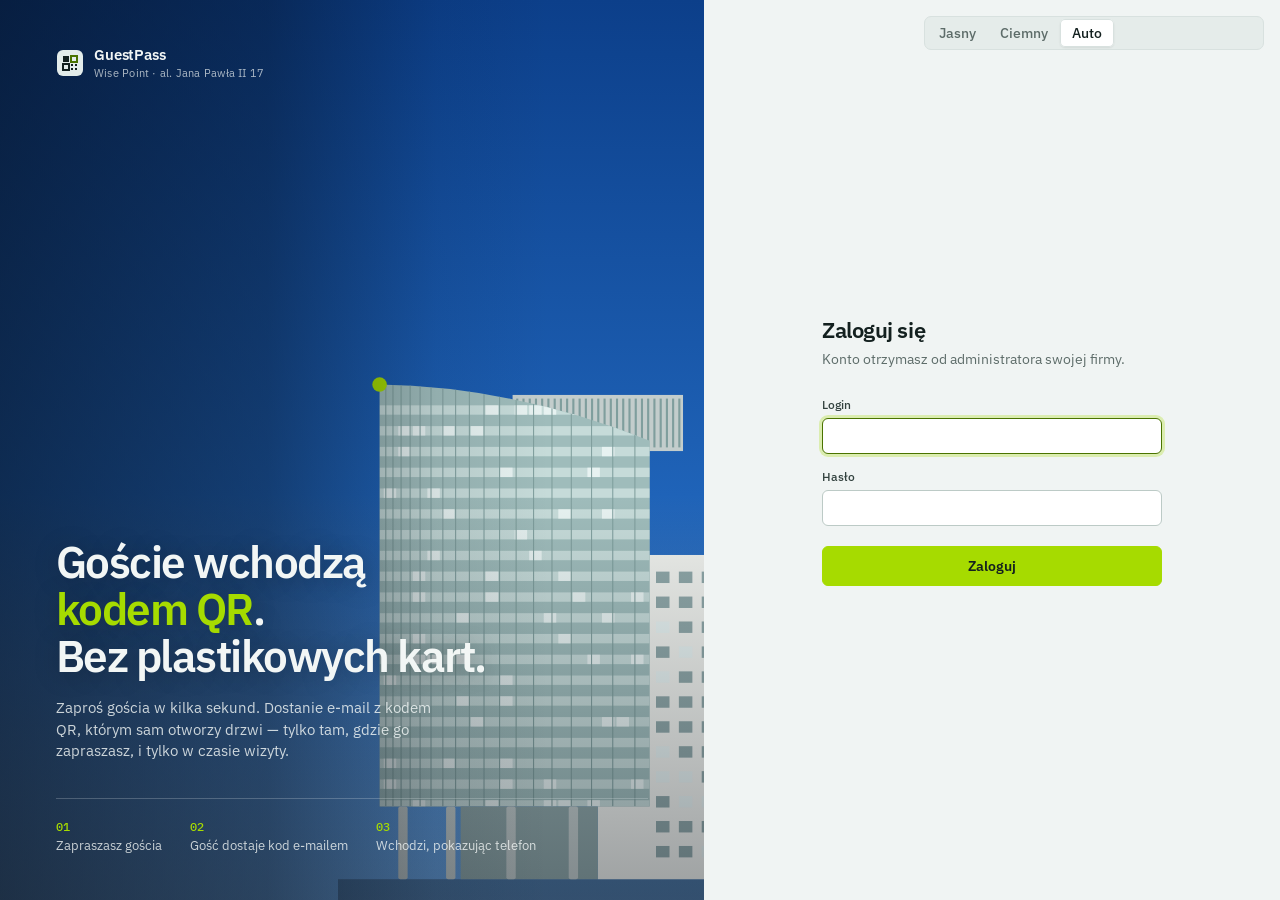
==== commit eaac9e3e: "Teksty dla uzytkownikow bez nazw technicznych (C4) - Ekran logowania: prosty opis dla zapraszajacych" ====
--- a/src/C4GuestPass.Web/wwwroot/login.html
+++ b/src/C4GuestPass.Web/wwwroot/login.html
@@ -7,11 +7,11 @@
     <svg class="facade" id="facade" viewBox="0 0 420 560" preserveAspectRatio="xMaxYMax meet" aria-hidden="true"></svg>
     <div class="brand"><img src="logo-light.svg" width="28" height="28" alt=""><div>GuestPass<small>Wise Point · al. Jana Pawła II 17</small></div></div>
     <h1>Goście wchodzą <em>kodem QR</em>.<br>Bez plastikowych kart.</h1>
-    <p>Zaproszenie wysłane z biura trafia do gościa e-mailem. Kod otwiera tylko przydzielone strefy i tylko na czas wizyty — potem znika z systemu kontroli dostępu.</p>
+    <p>Zaproś gościa w kilka sekund. Dostanie e-mail z kodem QR, którym sam otworzy drzwi — tylko tam, gdzie go zapraszasz, i tylko w czasie wizyty.</p>
     <div class="steps">
-      <div><b>01</b>Firma zaprasza gościa</div>
-      <div><b>02</b>Gość dostaje kod QR</div>
-      <div><b>03</b>C4 wpuszcza go o czasie</div>
+      <div><b>01</b>Zapraszasz gościa</div>
+      <div><b>02</b>Gość dostaje kod e-mailem</div>
+      <div><b>03</b>Wchodzi, pokazując telefon</div>
     </div>
   </section>
   <section class="form">
